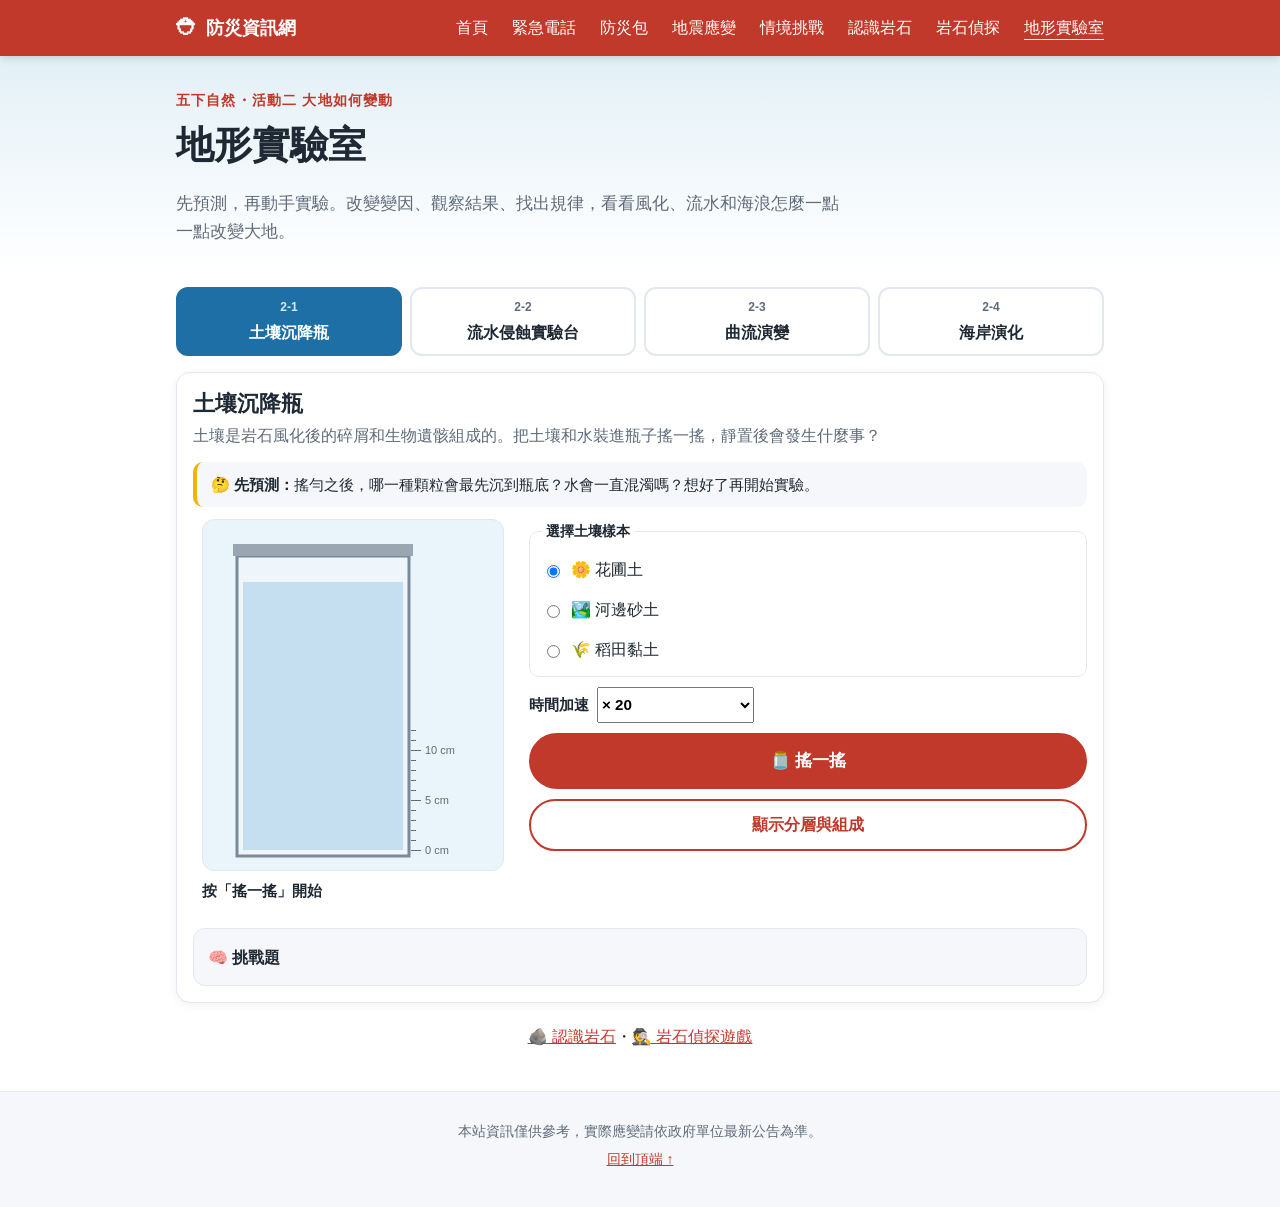
==== landforms-lab.html @ a3ca1000 "新增地形實驗室：五下「大地如何變動」互動模擬器 四個實驗：土壤沉降瓶（顆粒依大小分層、三種土壤比較）、 流水侵蝕實驗台（坡度、水量、植被、顆粒變因，自動紀錄並檢查公平測試）、 曲流演變（凹岸侵蝕、凸岸" ====
<!DOCTYPE html>
<html lang="zh-Hant-TW">
<head>
  <meta charset="UTF-8">
  <meta name="viewport" content="width=device-width, initial-scale=1, viewport-fit=cover">
  <meta name="description" content="地形實驗室：土壤沉降瓶、流水侵蝕實驗台、曲流演變、海岸演化與突堤效應，五下自然「大地如何變動」互動模擬器。">
  <meta name="theme-color" content="#c0392b">
  <title>地形實驗室｜防災資訊網</title>
  <link rel="manifest" href="manifest.webmanifest">
  <link rel="icon" href="icons/icon.svg" type="image/svg+xml">
  <link rel="icon" href="icons/favicon-32.png" sizes="32x32" type="image/png">
  <link rel="apple-touch-icon" href="icons/apple-touch-icon.png">
  <meta name="apple-mobile-web-app-capable" content="yes">
  <meta name="mobile-web-app-capable" content="yes">
  <meta name="apple-mobile-web-app-title" content="防災資訊">
  <link rel="stylesheet" href="css/style.css">
  <link rel="stylesheet" href="css/landforms-lab.css">
</head>
<body>
  <a class="skip-link" href="#main">跳到主要內容</a>

  <header class="site-header">
    <div class="container header-inner">
      <a href="index.html" class="logo" aria-label="防災資訊網 首頁">
        <span class="logo-mark" aria-hidden="true">⛑</span>
        <span>防災資訊網</span>
      </a>
      <button class="nav-toggle" aria-expanded="false" aria-controls="site-nav" aria-label="開啟選單">
        <span></span><span></span><span></span>
      </button>
      <nav id="site-nav" class="site-nav" aria-label="主選單">
        <ul>
          <li><a href="index.html">首頁</a></li>
          <li><a href="index.html#contacts">緊急電話</a></li>
          <li><a href="index.html#kit">防災包</a></li>
          <li><a href="index.html#earthquake">地震應變</a></li>
          <li><a href="index.html#quiz">情境挑戰</a></li>
          <li><a href="rocks.html">認識岩石</a></li>
          <li><a href="rock-game.html">岩石偵探</a></li>
          <li><a href="landforms-lab.html" class="active" aria-current="page">地形實驗室</a></li>
        </ul>
      </nav>
    </div>
  </header>

  <main id="main">
    <section class="lab-hero">
      <div class="container">
        <p class="eyebrow">五下自然・活動二 大地如何變動</p>
        <h1>地形實驗室</h1>
        <p class="lead">先預測，再動手實驗。改變變因、觀察結果、找出規律，看看風化、流水和海浪怎麼一點一點改變大地。</p>
      </div>
    </section>

    <section class="section lab-section">
      <div class="container">
        <div class="lab-tabs" role="tablist" aria-label="選擇實驗">
          <button type="button" class="lab-tab" role="tab" data-lab="soil" id="tab-soil" aria-controls="lab-soil"><span class="tab-num">2-1</span>土壤沉降瓶</button>
          <button type="button" class="lab-tab" role="tab" data-lab="water" id="tab-water" aria-controls="lab-water"><span class="tab-num">2-2</span>流水侵蝕實驗台</button>
          <button type="button" class="lab-tab" role="tab" data-lab="meander" id="tab-meander" aria-controls="lab-meander"><span class="tab-num">2-3</span>曲流演變</button>
          <button type="button" class="lab-tab" role="tab" data-lab="coast" id="tab-coast" aria-controls="lab-coast"><span class="tab-num">2-4</span>海岸演化</button>
        </div>

        <!-- A 土壤沉降瓶 -->
        <article class="lab-panel" id="lab-soil" role="tabpanel" aria-labelledby="tab-soil" hidden>
          <header class="lab-head">
            <h2>土壤沉降瓶</h2>
            <p>土壤是岩石風化後的碎屑和生物遺骸組成的。把土壤和水裝進瓶子搖一搖，靜置後會發生什麼事？</p>
          </header>
          <div class="predict">
            <strong>🤔 先預測：</strong>搖勻之後，哪一種顆粒會最先沉到瓶底？水會一直混濁嗎？想好了再開始實驗。
          </div>
          <div class="lab-body">
            <div class="lab-stage narrow">
              <canvas id="soil-canvas" width="300" height="350" role="img" aria-label="土壤沉降瓶模擬：顆粒依大小沉澱分層"></canvas>
              <p class="lab-status" id="soil-time" aria-live="polite"></p>
            </div>
            <div class="lab-controls">
              <fieldset>
                <legend>選擇土壤樣本</legend>
                <label><input type="radio" name="soil-sample" value="garden" checked> 🌼 花圃土</label>
                <label><input type="radio" name="soil-sample" value="river"> 🏞️ 河邊砂土</label>
                <label><input type="radio" name="soil-sample" value="paddy"> 🌾 稻田黏土</label>
              </fieldset>
              <label class="field">時間加速
                <select id="soil-speed">
                  <option value="5">× 5</option>
                  <option value="20" selected>× 20</option>
                  <option value="80">× 80（看黏土沉澱）</option>
                </select>
              </label>
              <button type="button" class="btn btn-primary btn-lg" id="soil-shake">🫙 搖一搖</button>
              <button type="button" class="btn btn-outline" id="soil-reveal">顯示分層與組成</button>
              <div class="lab-result" id="soil-result" hidden></div>
            </div>
          </div>
          <details class="think">
            <summary>🧠 挑戰題</summary>
            <ol>
              <li>三種土壤沉澱後，各層的厚度有什麼不同？哪一種最適合種菜？為什麼？
                <button type="button" class="think-reveal">看參考答案</button>
                <p class="answer" hidden>花圃土的砂、粉砂、黏土比例較平均，又有腐植質，排水和保水都不錯，最適合種菜。河邊砂土砂太多、留不住水和養分；稻田黏土黏土太多、透氣和排水差，但很適合需要淹水的水稻。</p></li>
              <li>月球表面有一層細細的「月壤」，它和地球的土壤最大的不同是什麼？
                <button type="button" class="think-reveal">看參考答案</button>
                <p class="answer" hidden>月壤是隕石撞擊和溫差讓岩石碎裂形成的，但月球沒有生物，所以沒有腐植質；也沒有水和空氣造成的化學風化。地球的土壤是「岩石碎屑＋生物遺骸」，月壤只有岩石碎屑。</p></li>
              <li>大雨後河水常常變得混濁好幾天，和這個實驗有什麼關係？
                <button type="button" class="think-reveal">看參考答案</button>
                <p class="answer" hidden>河水裡懸浮著很細的黏土和粉砂，它們沉得非常慢，所以河水會混濁很久。水流越慢的地方（例如河口、水庫），細顆粒才會慢慢沉積下來，這也是水庫淤積的原因。</p></li>
            </ol>
          </details>
        </article>

        <!-- B 流水侵蝕實驗台 -->
        <article class="lab-panel" id="lab-water" role="tabpanel" aria-labelledby="tab-water" hidden>
          <header class="lab-head">
            <h2>流水侵蝕實驗台</h2>
            <p>課本改變了「坡度」。真正的科學家還會測試哪些變因？調整設定、澆水，比較沖下來的泥沙量和溝的深度。</p>
          </header>
          <div class="predict">
            <strong>🔬 公平測試：</strong>想知道某個變因的影響，<em>一次只改變一個變因</em>，其他保持不變。表格會幫你檢查！
          </div>
          <div class="lab-stage wide">
            <canvas id="water-canvas" width="640" height="300" role="img" aria-label="流水侵蝕實驗台：水從土堆上方流下，侵蝕坡面並在盤中堆積"></canvas>
          </div>
          <div class="water-controls">
            <label class="field">坡度：<strong id="w-slope-val">中</strong>
              <input type="range" id="w-slope" min="1" max="3" step="1" value="2">
            </label>
            <label class="field">水量：<strong id="w-flow-val">中</strong>
              <input type="range" id="w-flow" min="1" max="3" step="1" value="2">
            </label>
            <label class="check"><input type="checkbox" id="w-veg"> 🌱 坡面種草</label>
            <label class="check"><input type="checkbox" id="w-coarse"> 🪨 粗礫比較多</label>
            <button type="button" class="btn btn-primary btn-lg" id="w-run">💧 開始澆水</button>
            <button type="button" class="btn btn-outline" id="w-reset">重設土堆</button>
          </div>
          <p class="lab-status" id="w-status" aria-live="polite"></p>
          <div class="table-wrap">
            <table class="trials" id="w-trials">
              <caption>實驗紀錄表</caption>
              <thead><tr><th>次</th><th>坡度</th><th>水量</th><th>地表</th><th>顆粒</th><th>沖下的泥沙</th><th>溝深（cm）</th></tr></thead>
              <tbody></tbody>
            </table>
          </div>
          <button type="button" class="link-btn" id="w-clear">清除紀錄</button>
          <details class="think">
            <summary>🧠 挑戰題</summary>
            <ol>
              <li>根據你的紀錄，哪個變因對「沖下的泥沙量」影響最大？你的證據是哪兩次試驗？
                <button type="button" class="think-reveal">看參考答案</button>
                <p class="answer" hidden>答案要引用「只差一個變因」的兩次試驗來比較。通常坡度和植被的影響最明顯：坡度越陡、流速越快，侵蝕和搬運越強；有植物時根會抓住土壤、葉子減緩水流，泥沙量大幅減少。</p></li>
              <li>為什麼山坡地開發後常發生土石流？從實驗結果提出一個防災建議。
                <button type="button" class="think-reveal">看參考答案</button>
                <p class="answer" hidden>開發時砍掉植物，等於把「種草」改成「裸露」，坡面更容易被侵蝕；豪雨又等於「水量大」。建議：保留或種植植物（水土保持）、做好排水、避免在陡坡開發。</p></li>
              <li>粗礫多的土堆為什麼比較不容易被沖走？這和河流上游為什麼有很多大石頭有什麼關係？
                <button type="button" class="think-reveal">看參考答案</button>
                <p class="answer" hidden>顆粒越大越重，需要越快的水流才搬得動。上游坡陡、流速快，細顆粒都被帶走，只留下大石頭；到了下游流速變慢，連小顆粒也會沉積下來。</p></li>
            </ol>
          </details>
        </article>

        <!-- C 曲流演變 -->
        <article class="lab-panel" id="lab-meander" role="tabpanel" aria-labelledby="tab-meander" hidden>
          <header class="lab-head">
            <h2>曲流演變</h2>
            <p>河流在平坦的下游常常彎來彎去。播放時間，觀察凹岸和凸岸怎麼變化，河道最後會發生什麼事？</p>
          </header>
          <div class="predict">
            <strong>🤔 先預測：</strong>彎曲的河道會慢慢變直，還是越來越彎？如果越來越彎，最後會怎樣？
          </div>
          <div class="lab-stage wide">
            <canvas id="meander-canvas" width="640" height="360" role="img" aria-label="曲流演變模擬：河道凹岸侵蝕、凸岸堆積，彎曲過度時截彎形成牛軛湖"></canvas>
            <p class="lab-toast" id="m-msg" role="status" hidden></p>
          </div>
          <div class="meander-controls">
            <button type="button" class="btn btn-primary btn-lg" id="m-play">▶ 播放</button>
            <label class="field">速度 <input type="range" id="m-speed" min="1" max="6" value="2"></label>
            <label class="check"><input type="checkbox" id="m-labels" checked> 標示凹岸／凸岸</label>
            <button type="button" class="btn btn-outline" id="m-cut">🏗️ 人工截彎取直</button>
            <button type="button" class="btn btn-outline" id="m-reset">重新開始</button>
          </div>
          <p class="lab-stats">經過約 <strong id="m-years">0</strong> 年・截彎 <strong id="m-oxbows">0</strong> 次</p>
          <p class="legend"><span class="sw" style="background:#3f8fd0"></span>河道 <span class="sw" style="background:#e8d3a0"></span>凸岸沙洲（堆積） <span class="sw" style="background:#7aa7c9"></span>牛軛湖 <span class="sw" style="background:#8fb87a"></span>舊河道痕跡</p>
          <details class="think">
            <summary>🧠 挑戰題</summary>
            <ol>
              <li>如果要在河邊蓋房子，你會選凹岸還是凸岸？為什麼？
                <button type="button" class="think-reveal">看參考答案</button>
                <p class="answer" hidden>凸岸。凹岸水流快、不斷被侵蝕，河岸會一直後退，房子可能被掏空；凸岸水流慢、泥沙堆積，地面反而會增加。但河道會移動，長期來看都要注意洪水風險。</p></li>
              <li>牛軛湖為什麼會隨著時間慢慢消失？
                <button type="button" class="think-reveal">看參考答案</button>
                <p class="answer" hidden>牛軛湖和河道分開後，沒有水流帶走泥沙，洪水時帶來的泥沙和湖中的植物遺骸慢慢堆積，湖越來越淺，最後變成沼澤、再變成陸地。</p></li>
              <li>基隆河曾經「截彎取直」來減少淹水。截彎取直有什麼好處和壞處？
                <button type="button" class="think-reveal">看參考答案</button>
                <p class="answer" hidden>好處：河道變短，洪水能更快流走，減少淹水，也多出可利用的土地。壞處：流速變快，下游侵蝕和洪峰可能增加；原本的濕地、生物棲地消失；河流仍會想恢復彎曲，需要長期維護堤防。</p></li>
            </ol>
          </details>
        </article>

        <!-- D 海岸演化 -->
        <article class="lab-panel" id="lab-coast" role="tabpanel" aria-labelledby="tab-coast" hidden>
          <header class="lab-head">
            <h2>海岸演化</h2>
            <p>海蝕洞、海蝕門、海蝕柱其實是同一個岬角在不同時間的樣子。拖動時間軸，把課本裡的照片排出順序！</p>
          </header>
          <div class="coast-subtabs" role="tablist" aria-label="海岸實驗">
            <button type="button" class="coast-subtab" data-sub="erosion" aria-selected="true">🌊 海蝕地形演化</button>
            <button type="button" class="coast-subtab" data-sub="jetty" aria-selected="false">🧱 突堤效應</button>
          </div>

          <div id="coast-erosion">
            <div class="predict">
              <strong>🤔 先預測：</strong>金山的燭臺雙嶼現在是「海蝕柱」，再過幾千年，它可能變成什麼樣子？
            </div>
            <div class="lab-stage wide">
              <svg id="c-svg" viewBox="0 0 640 300" role="img" aria-label="岬角受海浪侵蝕的演化過程"></svg>
            </div>
            <div class="coast-controls">
              <label class="field slider-field">時間：<strong id="c-years">現在</strong>
                <input type="range" id="c-stage" min="0" max="5" step="1" value="0" aria-label="時間">
              </label>
              <fieldset class="inline">
                <legend>岩石</legend>
                <label><input type="radio" name="c-rock" value="soft" checked> 較軟（砂岩）</label>
                <label><input type="radio" name="c-rock" value="hard"> 較硬（安山岩）</label>
              </fieldset>
            </div>
            <div class="stage-card">
              <h3 id="c-name"></h3>
              <p id="c-desc"></p>
              <p class="stage-ex" id="c-ex"></p>
            </div>
          </div>

          <div id="coast-jetty" hidden>
            <div class="predict">
              <strong>🤔 先預測：</strong>在海邊蓋一道伸進海裡的突堤，突堤左右兩邊的沙灘會怎麼變化？
            </div>
            <div class="lab-stage wide">
              <svg id="j-svg" viewBox="0 0 640 300" role="img" aria-label="突堤效應：上游堆積、下游侵蝕"></svg>
            </div>
            <div class="coast-controls">
              <label class="check"><input type="checkbox" id="c-jetty"> 🧱 建造突堤</label>
              <label class="field slider-field">時間：<strong id="c-time-val">剛建好</strong>
                <input type="range" id="c-time" min="0" max="10" step="1" value="0" aria-label="建好後經過的時間">
              </label>
            </div>
            <p class="lab-status" id="j-note" aria-live="polite"></p>
          </div>

          <details class="think">
            <summary>🧠 挑戰題</summary>
            <ol>
              <li>同一個岬角，為什麼有的地方先被挖成海蝕洞，有的地方卻沒有？
                <button type="button" class="think-reveal">看參考答案</button>
                <p class="answer" hidden>岩石有裂縫（節理）或比較軟的地方，抵抗力弱，海浪會優先從那裡侵蝕。這叫「差異侵蝕」，野柳的豆腐岩、女王頭也是這樣形成的。</p></li>
              <li>硬的岩石和軟的岩石，哪一種海岸會形成「岬角」？哪一種會形成「海灣」？
                <button type="button" class="think-reveal">看參考答案</button>
                <p class="answer" hidden>硬岩抵抗侵蝕，凸出成為岬角；軟岩被侵蝕得快，凹進去成為海灣。海浪在岬角集中侵蝕、在海灣比較平緩，沙子堆積成沙灘，形成台灣北部常見的「岬灣海岸」。</p></li>
              <li>為了保護海岸而蓋的突堤或消波塊，可能帶來什麼新問題？你會怎麼取捨？
                <button type="button" class="think-reveal">看參考答案</button>
                <p class="answer" hidden>突堤會攔住沿岸流帶來的沙子，造成下游海岸缺沙、後退（突堤效應）；消波塊也會改變海浪和沙子的移動，並影響景觀與生態。取捨時要考慮整段海岸，而不是只保護一個點，也可以用「養灘」（補沙）等方法。</p></li>
            </ol>
          </details>
        </article>

        <p class="lab-links"><a href="rocks.html">🪨 認識岩石</a>・<a href="rock-game.html">🕵️ 岩石偵探遊戲</a></p>
      </div>
    </section>
  </main>

  <footer class="site-footer">
    <div class="container">
      <p>本站資訊僅供參考，實際應變請依政府單位最新公告為準。</p>
      <p><a href="#main">回到頂端 ↑</a></p>
    </div>
  </footer>

  <script src="js/main.js"></script>
  <script src="js/landforms-lab.js"></script>
</body>
</html>
---- css/style.css ----
/* ===== 色彩與基本設定 ===== */
:root {
  --primary: #c0392b;
  --primary-dark: #962d22;
  --primary-soft: #fdecea;
  --accent: #e67e22;
  --text: #1f2933;
  --text-muted: #5f6b7a;
  --bg: #ffffff;
  --bg-alt: #f5f7fa;
  --card: #ffffff;
  --border: #e3e8ee;
  --success: #27ae60;
  --radius: 14px;
  --shadow: 0 2px 10px rgba(15, 23, 42, 0.06);
  --header-h: 56px;
}

@media (prefers-color-scheme: dark) {
  :root {
    --primary: #ff6b5b;
    --primary-dark: #ff8a7d;
    --primary-soft: #3a1f1c;
    --text: #e8edf2;
    --text-muted: #a3aebb;
    --bg: #121417;
    --bg-alt: #1a1d21;
    --card: #20242a;
    --border: #2e333a;
    --shadow: 0 2px 10px rgba(0, 0, 0, 0.3);
  }
}

*,
*::before,
*::after {
  box-sizing: border-box;
}

html {
  scroll-behavior: smooth;
  scroll-padding-top: calc(var(--header-h) + 12px);
  -webkit-text-size-adjust: 100%;
}

body {
  margin: 0;
  font-family: -apple-system, BlinkMacSystemFont, "Segoe UI", "PingFang TC",
    "Noto Sans TC", "Microsoft JhengHei", sans-serif;
  font-size: 16px;
  line-height: 1.7;
  color: var(--text);
  background: var(--bg);
}

a {
  color: var(--primary);
}

h1, h2, h3 {
  line-height: 1.3;
  margin: 0 0 0.5em;
}

.container {
  width: 100%;
  max-width: 960px;
  margin: 0 auto;
  padding: 0 16px;
}

.skip-link {
  position: absolute;
  left: -9999px;
  top: 0;
  background: var(--primary);
  color: #fff;
  padding: 8px 12px;
  z-index: 100;
}
.skip-link:focus {
  left: 8px;
  top: 8px;
}

:focus-visible {
  outline: 3px solid var(--accent);
  outline-offset: 2px;
}

/* ===== 頁首與導覽 ===== */
.site-header {
  position: sticky;
  top: 0;
  z-index: 50;
  background: var(--primary);
  color: #fff;
  box-shadow: 0 2px 8px rgba(0, 0, 0, 0.15);
}

@media (prefers-color-scheme: dark) {
  .site-header {
    background: #2a1614;
  }
}

.header-inner {
  display: flex;
  flex-wrap: wrap;
  align-items: center;
  justify-content: space-between;
  min-height: var(--header-h);
}

.logo {
  display: flex;
  align-items: center;
  gap: 8px;
  color: #fff;
  text-decoration: none;
  font-weight: 700;
  font-size: 1.15rem;
}

.logo-mark {
  font-size: 1.4rem;
}

.nav-toggle {
  display: flex;
  flex-direction: column;
  justify-content: center;
  gap: 5px;
  width: 44px;
  height: 44px;
  padding: 10px;
  background: transparent;
  border: 0;
  cursor: pointer;
}

.nav-toggle span {
  display: block;
  height: 2px;
  background: #fff;
  border-radius: 2px;
  transition: transform 0.2s, opacity 0.2s;
}

.nav-toggle[aria-expanded="true"] span:nth-child(1) {
  transform: translateY(7px) rotate(45deg);
}
.nav-toggle[aria-expanded="true"] span:nth-child(2) {
  opacity: 0;
}
.nav-toggle[aria-expanded="true"] span:nth-child(3) {
  transform: translateY(-7px) rotate(-45deg);
}

.site-nav {
  display: none;
  flex-basis: 100%;
  border-top: 1px solid rgba(255, 255, 255, 0.2);
}

.site-nav.open {
  display: block;
}

.site-nav ul {
  list-style: none;
  margin: 0;
  padding: 4px 0 8px;
}

.site-nav a {
  display: block;
  padding: 12px 4px;
  color: #fff;
  text-decoration: none;
  font-weight: 500;
}

.site-nav a.active {
  text-decoration: underline;
  text-underline-offset: 6px;
}

@media (min-width: 720px) {
  .nav-toggle {
    display: none;
  }
  .site-nav {
    display: block;
    flex-basis: auto;
    border-top: 0;
  }
  .site-nav ul {
    display: flex;
    gap: 24px;
    padding: 0;
  }
  .site-nav a {
    padding: 8px 0;
  }
}

/* ===== 首頁簡介 ===== */
.hero {
  padding: 40px 0 36px;
  background: linear-gradient(180deg, var(--primary-soft) 0%, var(--bg) 100%);
}

.eyebrow {
  margin: 0 0 8px;
  color: var(--primary);
  font-weight: 700;
  letter-spacing: 0.08em;
  font-size: 0.9rem;
}

.hero h1 {
  font-size: clamp(1.8rem, 6vw, 2.6rem);
}

.lead {
  color: var(--text-muted);
  font-size: 1.05rem;
  margin: 0 0 24px;
  max-width: 40em;
}

.quick-links {
  display: grid;
  grid-template-columns: repeat(2, 1fr);
  gap: 10px;
}

.quick-links .quick-card:last-child:nth-child(odd) {
  grid-column: 1 / -1;
}

@media (min-width: 600px) {
  .quick-links {
    grid-template-columns: repeat(3, 1fr);
  }
}

@media (min-width: 900px) {
  .quick-links {
    grid-template-columns: repeat(4, 1fr);
  }
  .quick-links .quick-card:last-child:nth-child(odd) {
    grid-column: auto;
  }
}

.quick-card {
  display: flex;
  flex-direction: column;
  align-items: center;
  text-align: center;
  padding: 16px 8px;
  background: var(--card);
  border: 1px solid var(--border);
  border-radius: var(--radius);
  box-shadow: var(--shadow);
  color: var(--text);
  text-decoration: none;
  transition: transform 0.15s, border-color 0.15s;
}

.quick-card:hover {
  transform: translateY(-2px);
  border-color: var(--primary);
}

.quick-icon {
  font-size: 1.8rem;
  line-height: 1;
  margin-bottom: 6px;
}

.quick-title {
  font-weight: 700;
  font-size: 0.95rem;
}

.quick-desc {
  font-size: 0.78rem;
  color: var(--text-muted);
}

/* ===== 區塊共用 ===== */
.section {
  padding: 40px 0;
}

.section-alt {
  background: var(--bg-alt);
}

.section-title {
  font-size: 1.5rem;
  display: flex;
  align-items: center;
  gap: 8px;
}

.section-desc {
  color: var(--text-muted);
  margin: 0 0 20px;
}

.tip {
  margin-top: 20px;
  padding: 14px 16px;
  background: var(--primary-soft);
  border-left: 4px solid var(--primary);
  border-radius: 8px;
  font-size: 0.95rem;
}

.btn {
  display: inline-block;
  min-height: 44px;
  padding: 10px 18px;
  border-radius: 999px;
  font: inherit;
  font-weight: 600;
  cursor: pointer;
}

.btn-outline {
  background: transparent;
  color: var(--primary);
  border: 2px solid var(--primary);
}

.btn-outline:hover {
  background: var(--primary-soft);
}

/* ===== 緊急電話 ===== */
.contact-grid {
  list-style: none;
  padding: 0;
  margin: 0;
  display: grid;
  grid-template-columns: 1fr;
  gap: 10px;
}

@media (min-width: 600px) {
  .contact-grid {
    grid-template-columns: repeat(2, 1fr);
  }
}

.contact-card {
  display: flex;
  align-items: center;
  gap: 14px;
  padding: 14px 16px;
  background: var(--card);
  border: 1px solid var(--border);
  border-radius: var(--radius);
  box-shadow: var(--shadow);
  color: var(--text);
  text-decoration: none;
  transition: border-color 0.15s;
}

.contact-card:hover {
  border-color: var(--primary);
}

.contact-num {
  flex: 0 0 76px;
  text-align: center;
  font-size: 1.5rem;
  font-weight: 800;
  color: var(--primary);
  font-variant-numeric: tabular-nums;
}

.contact-card.urgent {
  border-left: 5px solid var(--primary);
}

.contact-card.urgent .contact-num {
  font-size: 1.8rem;
}

.contact-info {
  display: flex;
  flex-direction: column;
}

.contact-info small {
  color: var(--text-muted);
  font-size: 0.85rem;
}

/* ===== 防災包清單 ===== */
.progress-wrap {
  margin-bottom: 20px;
}

.progress-text {
  margin-bottom: 6px;
}

.progress-bar {
  height: 12px;
  background: var(--border);
  border-radius: 999px;
  overflow: hidden;
}

.progress-fill {
  height: 100%;
  width: 0;
  background: var(--primary);
  border-radius: 999px;
  transition: width 0.3s ease, background-color 0.3s;
}

.progress-fill.done {
  background: var(--success);
}

.kit-list {
  display: grid;
  gap: 14px;
}

@media (min-width: 720px) {
  .kit-list {
    grid-template-columns: repeat(2, 1fr);
  }
}

.kit-group {
  background: var(--card);
  border: 1px solid var(--border);
  border-radius: var(--radius);
  box-shadow: var(--shadow);
  padding: 14px 16px 8px;
}

.kit-group h3 {
  font-size: 1.05rem;
  display: flex;
  justify-content: space-between;
  align-items: baseline;
  gap: 8px;
}

.kit-group-count {
  font-size: 0.85rem;
  color: var(--text-muted);
  font-weight: 500;
}

.kit-group ul {
  list-style: none;
  margin: 0;
  padding: 0;
}

.kit-item {
  border-top: 1px solid var(--border);
}

.kit-item label {
  display: flex;
  align-items: flex-start;
  gap: 12px;
  padding: 10px 0;
  cursor: pointer;
  min-height: 44px;
}

.kit-item input {
  flex: 0 0 auto;
  width: 22px;
  height: 22px;
  margin: 2px 0 0;
  accent-color: var(--success);
  cursor: pointer;
}

.kit-item .kit-note {
  display: block;
  font-size: 0.82rem;
  color: var(--text-muted);
}

.kit-item input:checked + span .kit-name {
  text-decoration: line-through;
  color: var(--text-muted);
}

.kit-actions {
  margin-top: 20px;
  text-align: center;
}

/* ===== 地震應變 ===== */
.dch {
  display: grid;
  grid-template-columns: repeat(3, 1fr);
  gap: 10px;
  margin-bottom: 24px;
}

.dch-item {
  display: flex;
  flex-direction: column;
  align-items: center;
  text-align: center;
  padding: 16px 8px;
  background: var(--primary-soft);
  border-radius: var(--radius);
}

.dch-icon {
  font-size: 2rem;
  line-height: 1;
  margin-bottom: 6px;
}

.dch-item strong {
  font-size: 1.2rem;
  color: var(--primary);
}

.dch-item small {
  font-size: 0.8rem;
  color: var(--text-muted);
  line-height: 1.5;
}

.tabs {
  display: flex;
  gap: 4px;
  padding: 4px;
  background: var(--bg-alt);
  border: 1px solid var(--border);
  border-radius: 999px;
  margin-bottom: 16px;
}

.tabs button {
  flex: 1;
  min-height: 44px;
  padding: 8px 4px;
  border: 0;
  border-radius: 999px;
  background: transparent;
  color: var(--text-muted);
  font: inherit;
  font-weight: 600;
  cursor: pointer;
}

.tabs button[aria-selected="true"] {
  background: var(--primary);
  color: #fff;
}

@media (prefers-color-scheme: dark) {
  .tabs button[aria-selected="true"] {
    color: #121417;
  }
}

.steps {
  list-style: none;
  counter-reset: step;
  margin: 0;
  padding: 0;
}

.steps li {
  counter-increment: step;
  position: relative;
  padding: 14px 16px 14px 60px;
  margin-bottom: 10px;
  background: var(--card);
  border: 1px solid var(--border);
  border-radius: var(--radius);
  box-shadow: var(--shadow);
}

.steps li::before {
  content: counter(step);
  position: absolute;
  left: 16px;
  top: 14px;
  width: 30px;
  height: 30px;
  display: grid;
  place-items: center;
  background: var(--primary);
  color: #fff;
  border-radius: 50%;
  font-weight: 700;
  font-size: 0.95rem;
}

@media (prefers-color-scheme: dark) {
  .steps li::before {
    color: #121417;
  }
}

.steps strong {
  color: var(--text);
}

/* ===== 頁尾 ===== */
.site-footer {
  padding: 24px 0 32px;
  background: var(--bg-alt);
  border-top: 1px solid var(--border);
  color: var(--text-muted);
  font-size: 0.88rem;
  text-align: center;
}

.site-footer p {
  margin: 4px 0;
}

/* ===== 小螢幕微調 ===== */
@media (max-width: 380px) {
  .quick-desc,
  .dch-item small {
    display: none;
  }
  .contact-num {
    flex-basis: 64px;
  }
}

@media (prefers-reduced-motion: reduce) {
  html {
    scroll-behavior: auto;
  }
  * {
    transition: none !important;
  }
}

/* ===== 安裝 APP 提示 ===== */
.install-box {
  display: flex;
  align-items: center;
  justify-content: space-between;
  gap: 12px;
  margin: 0 0 20px;
  padding: 12px 16px;
  background: var(--card);
  border: 1px dashed var(--primary);
  border-radius: var(--radius);
}

.install-box[hidden] {
  display: none;
}

.install-box small {
  display: block;
  color: var(--text-muted);
  font-size: 0.85rem;
}

.btn-primary {
  flex: 0 0 auto;
  background: var(--primary);
  color: #fff;
  border: 2px solid var(--primary);
}

.btn-primary:hover {
  background: var(--primary-dark);
  border-color: var(--primary-dark);
}

.btn-primary[hidden] {
  display: none;
}

@media (prefers-color-scheme: dark) {
  .btn-primary {
    color: #121417;
  }
}

/* 以 APP 模式開啟時，避開手機瀏海與底部橫條 */
@supports (padding: env(safe-area-inset-top)) {
  .site-header {
    padding-top: env(safe-area-inset-top);
  }
  .site-footer {
    padding-bottom: calc(32px + env(safe-area-inset-bottom));
  }
}

/* ===== 情境挑戰 ===== */
.quiz {
  background: var(--card);
  border: 1px solid var(--border);
  border-radius: var(--radius);
  box-shadow: var(--shadow);
  padding: 16px;
  max-width: 640px;
  margin: 0 auto;
}

.quiz-start,
.quiz-end {
  text-align: center;
  padding: 16px 0;
}

.quiz-start-icon {
  font-size: 3rem;
  line-height: 1;
}

.quiz-start p {
  color: var(--text-muted);
}

.quiz-best {
  font-size: 0.9rem;
  margin-top: 12px;
}

.btn-lg {
  min-height: 52px;
  padding: 12px 28px;
  font-size: 1.1rem;
}

.link-btn {
  background: none;
  border: 0;
  padding: 8px;
  min-height: 44px;
  color: var(--text-muted);
  font: inherit;
  font-size: 0.9rem;
  cursor: pointer;
  text-decoration: underline;
  text-underline-offset: 3px;
}

.link-btn[hidden] {
  display: none;
}

.quiz-top {
  display: flex;
  justify-content: space-between;
  font-size: 0.9rem;
  color: var(--text-muted);
  margin-bottom: 10px;
}

.quiz-top strong {
  color: var(--text);
}

.quiz-tools {
  text-align: center;
  margin-top: 4px;
}

/* 情境畫面 */
.stage {
  position: relative;
  border-radius: 12px;
  overflow: hidden;
  background: #222;
  aspect-ratio: 16 / 10;
}

.stage svg {
  display: block;
  width: 100%;
  height: 100%;
}

.stage svg * {
  transform-box: fill-box;
  transform-origin: center;
}

.stage-caption {
  position: absolute;
  left: 8px;
  top: 8px;
  right: 8px;
  display: flex;
  flex-wrap: wrap;
  align-items: center;
  gap: 2px 8px;
  color: #fff;
  font-size: 0.8rem;
  pointer-events: none;
}

.stage-caption > * {
  text-shadow: 0 1px 3px rgba(0, 0, 0, 0.6);
}

.stage-caption .rec {
  background: rgba(0, 0, 0, 0.55);
  padding: 1px 8px;
  border-radius: 999px;
  text-shadow: none;
}

.stage-caption strong {
  flex-basis: 100%;
  display: none;
  margin-top: 4px;
  font-size: 1rem;
  width: max-content;
  max-width: 100%;
  background: rgba(192, 57, 43, 0.9);
  padding: 2px 10px;
  border-radius: 6px;
  text-shadow: none;
}

.stage.playing .stage-caption strong {
  display: block;
  animation: alert-pulse 0.8s ease-in-out infinite alternate;
}

.stage-caption .rec i {
  font-style: normal;
  color: #ff4d3d;
}

.stage.playing .rec i {
  animation: alert-pulse 0.5s steps(2) infinite alternate;
}

.stage-badge {
  position: absolute;
  right: 10px;
  top: 10px;
  width: 56px;
  height: 56px;
  display: grid;
  place-items: center;
  border-radius: 50%;
  font-size: 2rem;
  font-weight: 800;
  color: #fff;
  transform: scale(0);
  transition: transform 0.3s cubic-bezier(0.34, 1.56, 0.64, 1);
}

.stage-badge.show {
  transform: scale(1);
}

.stage-badge.ok {
  background: var(--success);
}

.stage-badge.bad {
  background: #e53935;
}

/* 地震搖晃 */
.stage.quake-strong .world {
  animation: quake-strong 0.22s linear infinite;
}

.stage.quake-soft .world {
  animation: quake-soft 0.3s linear infinite;
}

.stage.quake-strong .swing,
.stage.quake-soft .swing {
  transform-origin: 50% 0;
  animation: swing 0.7s ease-in-out infinite alternate;
}

.stage.quake-strong .wobble-soft,
.stage.quake-soft .wobble-soft {
  animation: wobble 0.4s ease-in-out infinite;
}

.flicker {
  animation: flicker 0.4s ease-in-out infinite alternate;
}

.flicker-fast {
  animation: flicker 0.15s steps(2) infinite;
}

.gas-wave {
  animation: gas-drift 3s ease-in-out infinite;
}

.stage.driving .road-lines {
  animation: road 0.5s linear infinite;
}

.stage.driving.result .road-lines {
  animation-duration: 1.4s;
  animation-iteration-count: 2;
}

/* 人物動作 */
.stage .actor {
  transition: transform 0.9s ease-in-out;
}

.person .legs-bent,
.person .arms-up {
  display: none;
}

.person .upper {
  transition: transform 0.3s ease-out;
}

.person.crouch .legs-straight,
.person.crouch .arms-down {
  display: none;
}

.person.crouch .legs-bent,
.person.crouch .arms-up {
  display: inline;
}

.person.crouch .upper {
  transform: translateY(10px);
}

/* 結果特效 */
.fx-hidden {
  opacity: 0;
}

.stage.result .fx-drop {
  animation: fx-drop 0.6s ease-in forwards;
}

.stage.result .fx-tip {
  transform-origin: var(--origin, 0% 100%);
  animation: fx-tip 0.8s ease-in forwards;
}

.stage.result .fx-slide {
  animation: fx-slide 0.7s ease-out forwards;
}

.stage.result .fx-show {
  animation: fx-show 0.4s ease-out forwards;
}

.stage.result .fx-fade {
  animation: fx-fade 1.2s ease-out forwards;
}

.stage.result .fx-blink {
  animation: fx-blink 0.4s steps(1) infinite;
}

.stage.result .fx-lit {
  animation: fx-lit 0.2s ease-out forwards;
}

.stage.result .world.fx-wobble {
  animation: quake-strong 0.12s linear 6;
}

.flash {
  opacity: 0;
  pointer-events: none;
}

.flash.on {
  animation: flash 0.7s ease-out 2;
}

@keyframes quake-strong {
  0% { transform: translate(0, 0); }
  25% { transform: translate(-5px, 2px); }
  50% { transform: translate(4px, -2px); }
  75% { transform: translate(-3px, -1px); }
  100% { transform: translate(0, 0); }
}

@keyframes quake-soft {
  0%, 100% { transform: translate(0, 0); }
  50% { transform: translate(2px, -1px); }
}

@keyframes swing {
  from { transform: rotate(-14deg); }
  to { transform: rotate(14deg); }
}

@keyframes wobble {
  0%, 100% { transform: rotate(0); }
  25% { transform: rotate(-4deg); }
  75% { transform: rotate(4deg); }
}

@keyframes flicker {
  from { opacity: 1; }
  to { opacity: 0.55; }
}

@keyframes gas-drift {
  0%, 100% { transform: translate(0, 0); opacity: 0.4; }
  50% { transform: translate(10px, -8px); opacity: 0.85; }
}

@keyframes road {
  from { transform: translateX(0); }
  to { transform: translateX(-40px); }
}

@keyframes alert-pulse {
  from { opacity: 1; }
  to { opacity: 0.6; }
}

@keyframes fx-drop {
  to { transform: translateY(var(--drop, 80px)) rotate(var(--rot, 25deg)); }
}

@keyframes fx-tip {
  to { transform: rotate(var(--rot, -20deg)); }
}

@keyframes fx-slide {
  to { transform: translateX(var(--dx, 60px)); }
}

@keyframes fx-show {
  to { opacity: 1; }
}

@keyframes fx-fade {
  to { opacity: 0; }
}

@keyframes fx-blink {
  0% { opacity: 1; }
  50% { opacity: 0; }
}

@keyframes fx-lit {
  to { fill: #ffd54a; stroke: #e0a800; }
}

@keyframes flash {
  0% { opacity: 0; }
  30% { opacity: 0.55; }
  100% { opacity: 0; }
}

/* 計時條 */
.timer {
  height: 8px;
  margin-top: 10px;
  background: var(--border);
  border-radius: 999px;
  overflow: hidden;
}

.timer[hidden] {
  display: none;
}

.timer-fill {
  height: 100%;
  width: 100%;
  background: var(--success);
  border-radius: 999px;
}

.timer-fill.low {
  background: #e53935;
}

/* 題目與選項 */
.quiz-q {
  font-size: 1.1rem;
  margin: 16px 0 12px;
}

.choices {
  display: grid;
  gap: 10px;
}

.choice {
  display: flex;
  align-items: center;
  gap: 12px;
  width: 100%;
  min-height: 52px;
  padding: 10px 14px;
  text-align: left;
  background: var(--bg);
  color: var(--text);
  border: 2px solid var(--border);
  border-radius: 12px;
  font: inherit;
  cursor: pointer;
  transition: border-color 0.15s, background-color 0.15s;
}

.choice:hover:not(:disabled) {
  border-color: var(--primary);
}

.choice:disabled {
  cursor: default;
  opacity: 0.6;
}

.choice-key {
  flex: 0 0 28px;
  height: 28px;
  display: grid;
  place-items: center;
  border-radius: 50%;
  background: var(--bg-alt);
  border: 1px solid var(--border);
  font-weight: 700;
  font-size: 0.85rem;
}

.choice.is-correct {
  opacity: 1;
  border-color: var(--success);
  background: rgba(39, 174, 96, 0.12);
}

.choice.is-correct .choice-key {
  background: var(--success);
  border-color: var(--success);
  color: #fff;
}

.choice.is-wrong {
  opacity: 1;
  border-color: #e53935;
  background: rgba(229, 57, 53, 0.1);
}

.choice.is-wrong .choice-key {
  background: #e53935;
  border-color: #e53935;
  color: #fff;
}

/* 解說 */
.feedback {
  margin-top: 14px;
  padding: 14px 16px;
  border-radius: 12px;
  border-left: 5px solid var(--success);
  background: rgba(39, 174, 96, 0.1);
  animation: fx-show 0.3s ease-out;
}

.feedback.bad {
  border-left-color: #e53935;
  background: rgba(229, 57, 53, 0.08);
}

.feedback-title {
  margin: 0 0 4px;
  font-weight: 800;
  font-size: 1.1rem;
}

.feedback.ok .feedback-title {
  color: var(--success);
}

.feedback.bad .feedback-title {
  color: #e53935;
}

.feedback-text {
  margin: 0 0 12px;
}

.feedback-actions {
  text-align: right;
}

/* 結果 */
.quiz-end-label {
  margin: 0;
  color: var(--text-muted);
}

.quiz-final {
  margin: 0;
  font-size: 2.6rem;
  font-weight: 800;
  color: var(--primary);
}

.quiz-review {
  list-style: none;
  padding: 0;
  margin: 16px 0 20px;
  text-align: left;
  display: grid;
  gap: 8px;
}

.quiz-review li {
  padding: 10px 14px;
  border-radius: 10px;
  border-left: 4px solid var(--success);
  background: var(--bg-alt);
}

.quiz-review li.bad {
  border-left-color: #e53935;
}

.quiz-review strong,
.quiz-review span {
  display: block;
}

.quiz-review span {
  font-size: 0.9rem;
  color: var(--text-muted);
}

@media (prefers-reduced-motion: reduce) {
  .stage.quake-strong .world,
  .stage.quake-soft .world,
  .stage.result .world.fx-wobble,
  .stage .swing,
  .wobble-soft,
  .flicker,
  .flicker-fast,
  .gas-wave,
  .stage-caption strong {
    animation: none !important;
  }
}
---- css/landforms-lab.css ----
/* ===== 地形實驗室 ===== */
.lab-hero {
  padding: 32px 0 4px;
  background: linear-gradient(180deg, #e3f0f7 0%, var(--bg) 100%);
}

@media (prefers-color-scheme: dark) {
  .lab-hero {
    background: linear-gradient(180deg, #14232d 0%, var(--bg) 100%);
  }
}

.lab-hero h1 {
  font-size: clamp(1.7rem, 5.5vw, 2.4rem);
}

.lab-section {
  padding-top: 12px;
}

.btn-lg {
  min-height: 52px;
  padding: 12px 24px;
  font-size: 1.05rem;
}

.btn:disabled {
  opacity: 0.5;
  cursor: not-allowed;
}

.link-btn {
  background: none;
  border: 0;
  min-height: 40px;
  padding: 6px;
  color: var(--text-muted);
  font: inherit;
  font-size: 0.88rem;
  text-decoration: underline;
  cursor: pointer;
}

/* 分頁 */
.lab-tabs {
  display: grid;
  grid-template-columns: repeat(4, 1fr);
  gap: 8px;
  margin-bottom: 16px;
}

@media (max-width: 640px) {
  .lab-tabs {
    grid-template-columns: repeat(2, 1fr);
  }
}

.lab-tab {
  display: flex;
  flex-direction: column;
  align-items: center;
  gap: 2px;
  min-height: 60px;
  padding: 8px;
  border: 2px solid var(--border);
  border-radius: 12px;
  background: var(--card);
  color: var(--text);
  font: inherit;
  font-weight: 800;
  cursor: pointer;
}

.lab-tab .tab-num {
  font-size: 0.75rem;
  font-weight: 700;
  color: var(--text-muted);
}

.lab-tab[aria-selected="true"] {
  border-color: #1d6fa5;
  background: #1d6fa5;
  color: #fff;
}

.lab-tab[aria-selected="true"] .tab-num {
  color: #d6ebf7;
}

/* 面板 */
.lab-panel {
  padding: 16px;
  border-radius: var(--radius);
  background: var(--card);
  border: 1px solid var(--border);
  box-shadow: var(--shadow);
}

.lab-panel[hidden] {
  display: none;
}

.lab-head h2 {
  margin: 0 0 4px;
  font-size: 1.4rem;
}

.lab-head p {
  margin: 0 0 12px;
  color: var(--text-muted);
}

.predict {
  margin: 0 0 12px;
  padding: 10px 14px;
  border-radius: 10px;
  border-left: 4px solid #f5b301;
  background: var(--bg-alt);
  font-size: 0.95rem;
}

.predict em {
  font-style: normal;
  font-weight: 800;
  color: var(--primary);
}

.lab-body {
  display: grid;
  grid-template-columns: minmax(0, 320px) minmax(0, 1fr);
  gap: 16px;
  align-items: start;
}

@media (max-width: 640px) {
  .lab-body {
    grid-template-columns: 1fr;
  }
}

.lab-stage {
  position: relative;
  min-width: 0;
}

.lab-stage canvas,
.lab-stage svg {
  display: block;
  width: 100%;
  height: auto;
  max-width: 100%;
  border-radius: 12px;
  border: 1px solid var(--border);
  background: #eaf4fb;
}

.lab-stage.narrow {
  max-width: 320px;
  margin: 0 auto;
}

.lab-status {
  margin: 8px 0;
  font-size: 0.92rem;
  font-weight: 600;
}

.lab-toast {
  position: absolute;
  top: 10px;
  left: 50%;
  transform: translateX(-50%);
  width: max-content;
  max-width: 90%;
  margin: 0;
  padding: 6px 14px;
  border-radius: 999px;
  background: rgba(15, 23, 20, 0.88);
  color: #fff;
  font-size: 0.88rem;
  font-weight: 700;
  text-align: center;
}

.lab-toast[hidden] {
  display: none;
}

.lab-controls {
  display: grid;
  gap: 10px;
  align-content: start;
  min-width: 0;
}

.lab-controls fieldset,
.coast-controls fieldset {
  margin: 0;
  padding: 8px 12px;
  border: 1px solid var(--border);
  border-radius: 10px;
  display: grid;
  gap: 4px;
}

.lab-controls legend,
.coast-controls legend {
  padding: 0 4px;
  font-weight: 800;
  font-size: 0.9rem;
}

.lab-controls label,
.coast-controls label {
  min-height: 36px;
  display: flex;
  align-items: center;
  gap: 8px;
  cursor: pointer;
}

.field {
  display: flex;
  flex-wrap: wrap;
  align-items: center;
  gap: 6px 10px;
  font-weight: 700;
  font-size: 0.95rem;
}

.field select,
.field input[type="range"] {
  font: inherit;
  min-height: 36px;
}

.field input[type="range"] {
  width: 140px;
  accent-color: #1d6fa5;
}

.check {
  display: inline-flex;
  align-items: center;
  gap: 6px;
  min-height: 40px;
  font-weight: 700;
  cursor: pointer;
}

.check input {
  width: 20px;
  height: 20px;
  accent-color: #1d6fa5;
}

.lab-result {
  padding: 12px;
  border-radius: 10px;
  background: var(--bg-alt);
  font-size: 0.92rem;
}

.lab-result p {
  margin: 0 0 8px;
}

.bars {
  list-style: none;
  margin: 0 0 8px;
  padding: 0;
  display: grid;
  gap: 6px;
}

.bars li {
  display: grid;
  grid-template-columns: 4.5em 1fr 3em;
  align-items: center;
  gap: 8px;
}

.bar {
  height: 12px;
  border-radius: 999px;
  background: var(--border);
  overflow: hidden;
}

.bar span {
  display: block;
  height: 100%;
}

.bar-val {
  font-variant-numeric: tabular-nums;
  text-align: right;
}

.note {
  color: var(--text-muted);
}

/* 流水實驗台控制 */
.water-controls,
.meander-controls,
.coast-controls {
  display: flex;
  flex-wrap: wrap;
  align-items: center;
  gap: 10px 16px;
  margin-top: 12px;
}

.coast-controls fieldset.inline {
  display: flex;
  flex-wrap: wrap;
  gap: 4px 12px;
}

.slider-field input[type="range"] {
  width: min(320px, 70vw);
}

.table-wrap {
  overflow-x: auto;
  margin-top: 8px;
}

.trials {
  width: 100%;
  border-collapse: collapse;
  font-size: 0.9rem;
  font-variant-numeric: tabular-nums;
}

.trials caption {
  text-align: left;
  font-weight: 800;
  padding-bottom: 6px;
}

.trials th,
.trials td {
  padding: 6px 8px;
  border-bottom: 1px solid var(--border);
  text-align: left;
  white-space: nowrap;
}

.trials th {
  background: var(--bg-alt);
}

.trials tr.warn td {
  background: rgba(229, 57, 53, 0.08);
}

.trials td.empty {
  color: var(--text-muted);
  white-space: normal;
}

.mini-bar {
  display: inline-block;
  width: 60px;
  height: 8px;
  margin-right: 6px;
  border-radius: 999px;
  background: var(--border);
  overflow: hidden;
  vertical-align: middle;
}

.mini-bar span {
  display: block;
  height: 100%;
  background: #c9a26b;
}

/* 曲流 */
.lab-stats {
  margin: 8px 0 4px;
  font-variant-numeric: tabular-nums;
}

.legend {
  display: flex;
  flex-wrap: wrap;
  align-items: center;
  gap: 4px 12px;
  margin: 0;
  color: var(--text-muted);
  font-size: 0.85rem;
}

.legend .sw {
  display: inline-block;
  width: 14px;
  height: 10px;
  margin-right: -6px;
  border-radius: 3px;
}

/* 海岸 */
.coast-subtabs {
  display: flex;
  gap: 8px;
  margin-bottom: 12px;
}

.coast-subtab {
  min-height: 44px;
  padding: 6px 14px;
  border: 2px solid var(--border);
  border-radius: 999px;
  background: var(--bg);
  color: var(--text);
  font: inherit;
  font-weight: 700;
  cursor: pointer;
}

.coast-subtab[aria-selected="true"] {
  border-color: #1d6fa5;
  background: #1d6fa5;
  color: #fff;
}

.stage-card {
  margin-top: 12px;
  padding: 12px 14px;
  border-radius: 12px;
  background: var(--bg-alt);
  border-left: 5px solid #1d6fa5;
}

.stage-card h3 {
  margin: 0 0 4px;
}

.stage-card p {
  margin: 0;
}

.stage-ex {
  margin-top: 6px !important;
  color: #1d6fa5;
  font-weight: 700;
}

.stage-ex[hidden] {
  display: none;
}

.lab-stage .coast-waves {
  animation: waves 2.4s ease-in-out infinite alternate;
}

.lab-stage .drift {
  animation: drift 1.6s ease-in-out infinite alternate;
}

@keyframes waves {
  from { transform: translateX(0); }
  to { transform: translateX(-16px); }
}

@keyframes drift {
  from { transform: translateX(0); opacity: 0.6; }
  to { transform: translateX(10px); opacity: 1; }
}

/* 沉降瓶搖晃 */
canvas.shaking {
  animation: shake-jar 0.6s ease;
}

@keyframes shake-jar {
  0%, 100% { transform: rotate(0); }
  20% { transform: rotate(-6deg); }
  40% { transform: rotate(6deg); }
  60% { transform: rotate(-4deg); }
  80% { transform: rotate(3deg); }
}

/* 挑戰題 */
.think {
  margin-top: 16px;
  padding: 10px 14px;
  border-radius: 12px;
  border: 1px solid var(--border);
  background: var(--bg-alt);
}

.think summary {
  min-height: 36px;
  display: flex;
  align-items: center;
  font-weight: 800;
  cursor: pointer;
}

.think ol {
  margin: 8px 0 0;
  padding-left: 1.3em;
  display: grid;
  gap: 10px;
}

.think-reveal {
  margin-left: 6px;
  padding: 2px 10px;
  min-height: 32px;
  border: 1px solid var(--border);
  border-radius: 999px;
  background: var(--card);
  color: var(--text);
  font: inherit;
  font-size: 0.8rem;
  cursor: pointer;
}

.answer {
  margin: 6px 0 0;
  padding: 8px 10px;
  border-radius: 8px;
  background: var(--card);
  border-left: 3px solid var(--success);
  font-size: 0.92rem;
}

.answer[hidden] {
  display: none;
}

.lab-links {
  margin: 20px 0 0;
  text-align: center;
}

@media (prefers-reduced-motion: reduce) {
  canvas.shaking,
  .lab-stage .coast-waves,
  .lab-stage .drift {
    animation: none;
  }
}
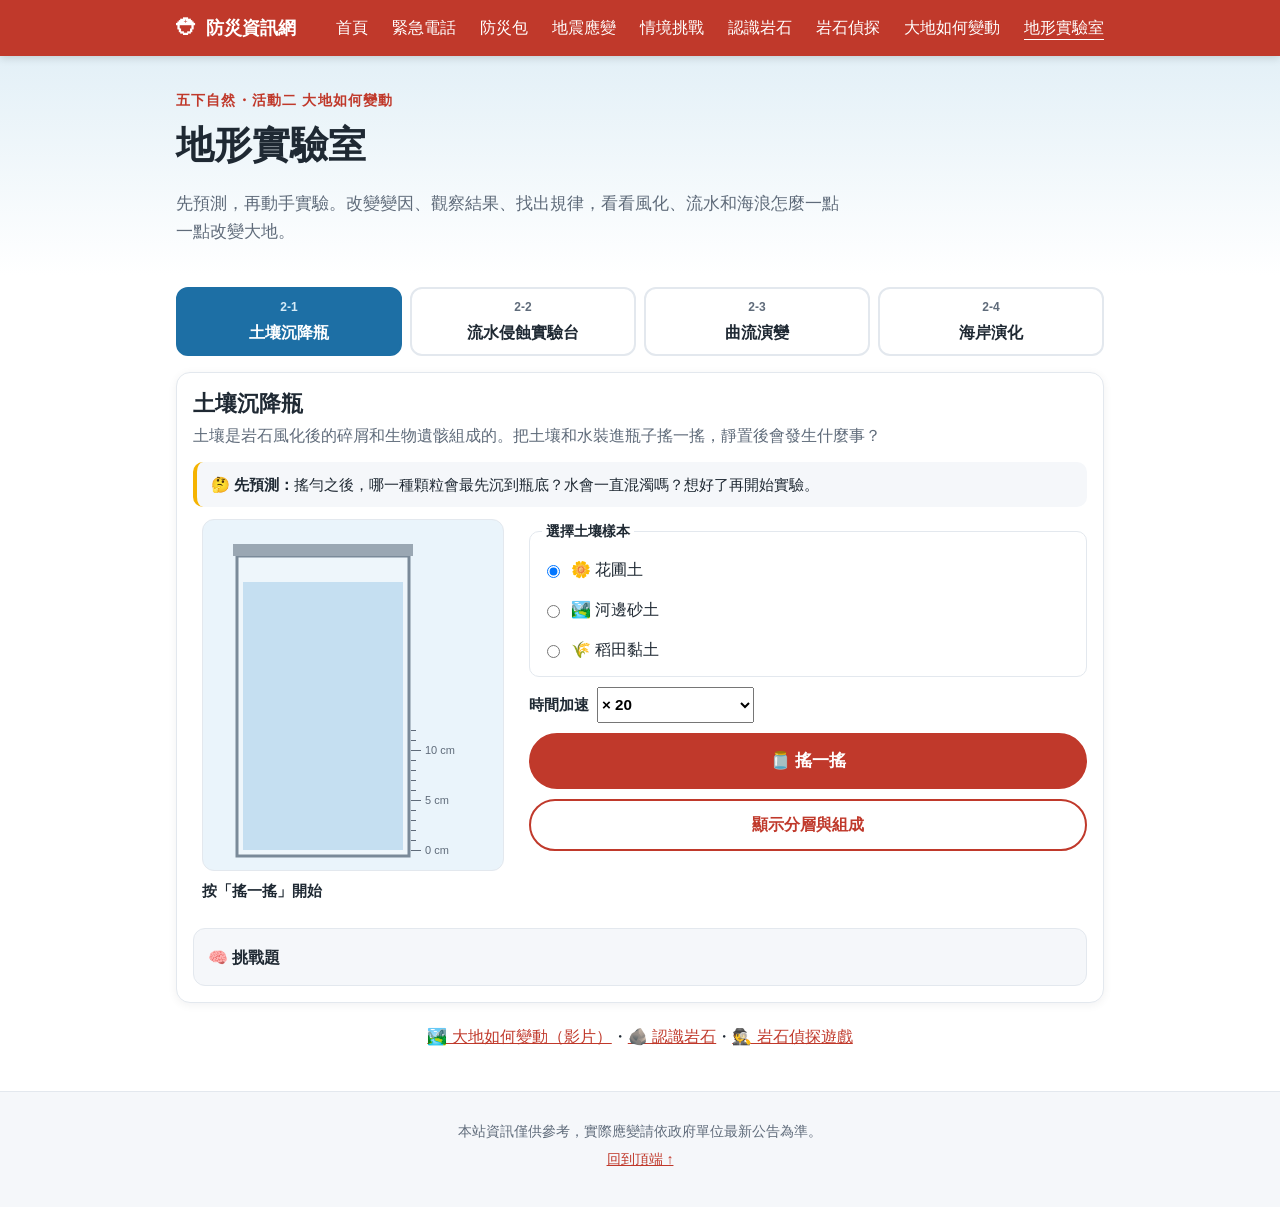
==== commit e471af28: "新增大地如何變動：四節動畫教學影片與問答 2-1 風化與土壤（物理、化學、生物風化，土壤剖面與組成）、 2-2 流水的作用（侵蝕、搬運與磨圓、堆積與沖積扇、水土保持、公平測試）、 2-3 河流地形（上" ====
--- a/landforms-lab.html
+++ b/landforms-lab.html
@@ -37,6 +37,7 @@
           <li><a href="index.html#quiz">情境挑戰</a></li>
           <li><a href="rocks.html">認識岩石</a></li>
           <li><a href="rock-game.html">岩石偵探</a></li>
+          <li><a href="landforms.html">大地如何變動</a></li>
           <li><a href="landforms-lab.html" class="active" aria-current="page">地形實驗室</a></li>
         </ul>
       </nav>
@@ -264,7 +265,7 @@
           </details>
         </article>
 
-        <p class="lab-links"><a href="rocks.html">🪨 認識岩石</a>・<a href="rock-game.html">🕵️ 岩石偵探遊戲</a></p>
+        <p class="lab-links"><a href="landforms.html">🏞️ 大地如何變動（影片）</a>・<a href="rocks.html">🪨 認識岩石</a>・<a href="rock-game.html">🕵️ 岩石偵探遊戲</a></p>
       </div>
     </section>
   </main>
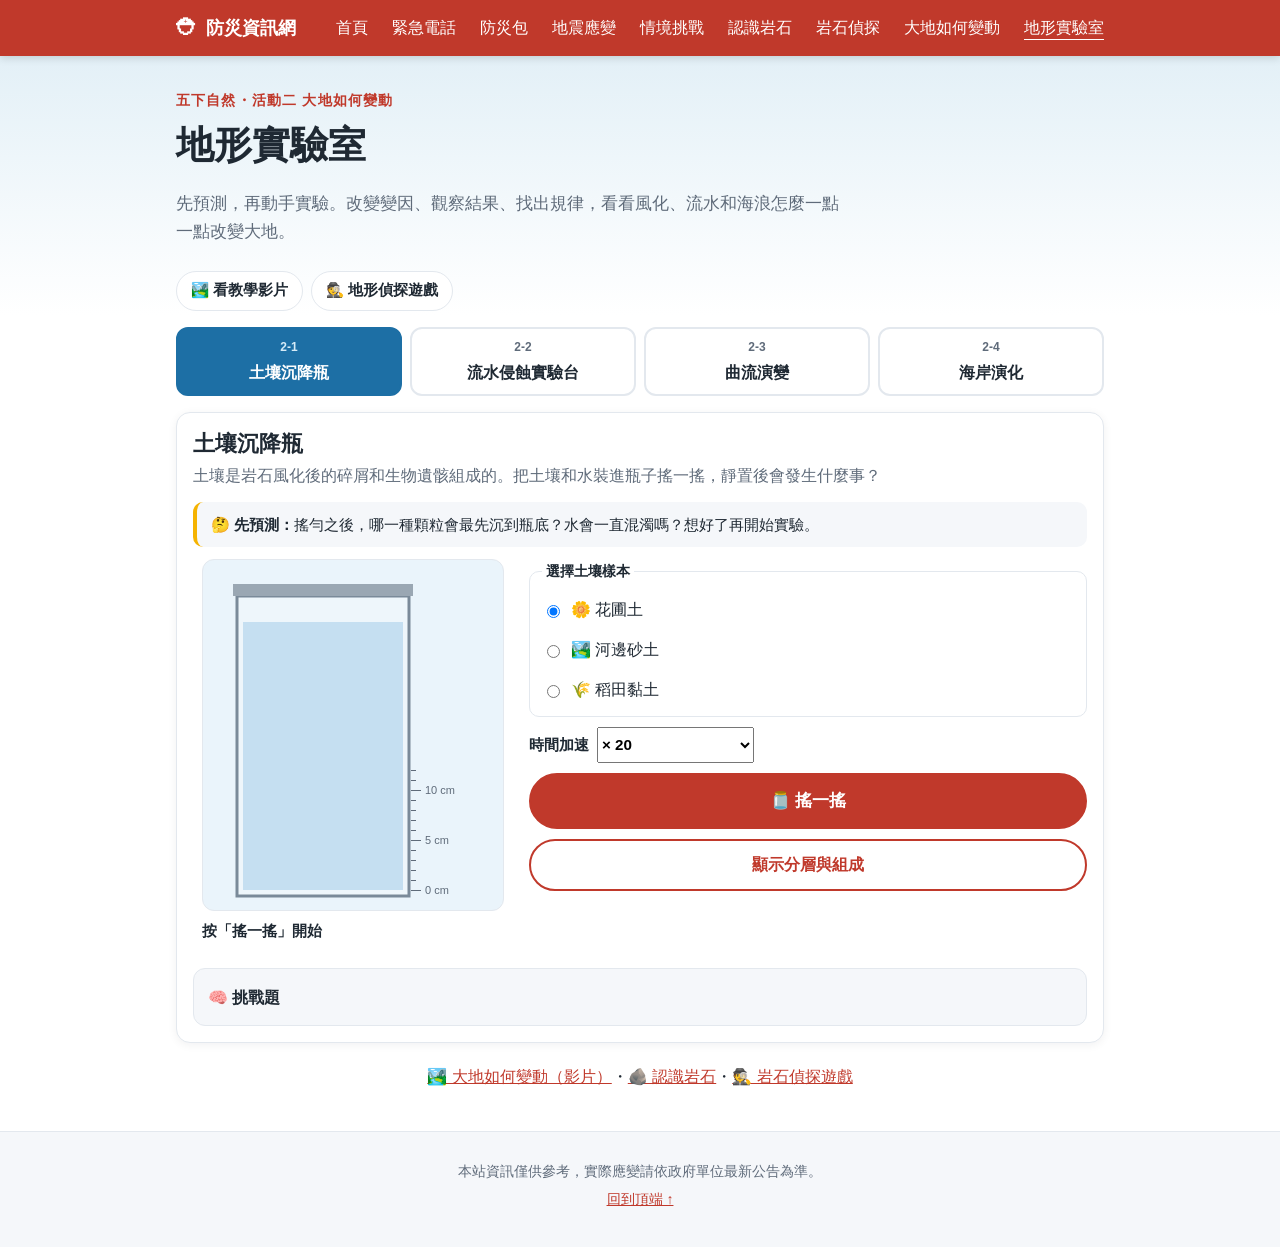
==== commit 3cd98103: "影片頁與地形實驗室加入遊戲入口 在「大地如何變動」頁上方、影片結束畫面與老師提示，以及地形實驗室上方， 加入「地形偵探遊戲」連結，讓學生不用打開選單也能找到遊戲。離線快取 v12。  Co-Autho" ====
--- a/landforms-lab.html
+++ b/landforms-lab.html
@@ -50,6 +50,10 @@
         <p class="eyebrow">五下自然・活動二 大地如何變動</p>
         <h1>地形實驗室</h1>
         <p class="lead">先預測，再動手實驗。改變變因、觀察結果、找出規律，看看風化、流水和海浪怎麼一點一點改變大地。</p>
+        <nav class="page-jump lab-jump" aria-label="相關內容">
+          <a href="landforms.html">🏞️ 看教學影片</a>
+          <a href="rock-game.html">🕵️ 地形偵探遊戲</a>
+        </nav>
       </div>
     </section>
 
--- a/css/landforms-lab.css
+++ b/css/landforms-lab.css
@@ -546,3 +546,27 @@
     animation: none;
   }
 }
+
+.lab-jump {
+  display: flex;
+  flex-wrap: wrap;
+  gap: 8px;
+}
+
+.lab-jump a {
+  display: inline-flex;
+  align-items: center;
+  min-height: 40px;
+  padding: 6px 14px;
+  border-radius: 999px;
+  border: 1px solid var(--border);
+  background: var(--card);
+  color: var(--text);
+  font-weight: 600;
+  font-size: 0.92rem;
+  text-decoration: none;
+}
+
+.lab-jump a:hover {
+  border-color: var(--primary);
+}
